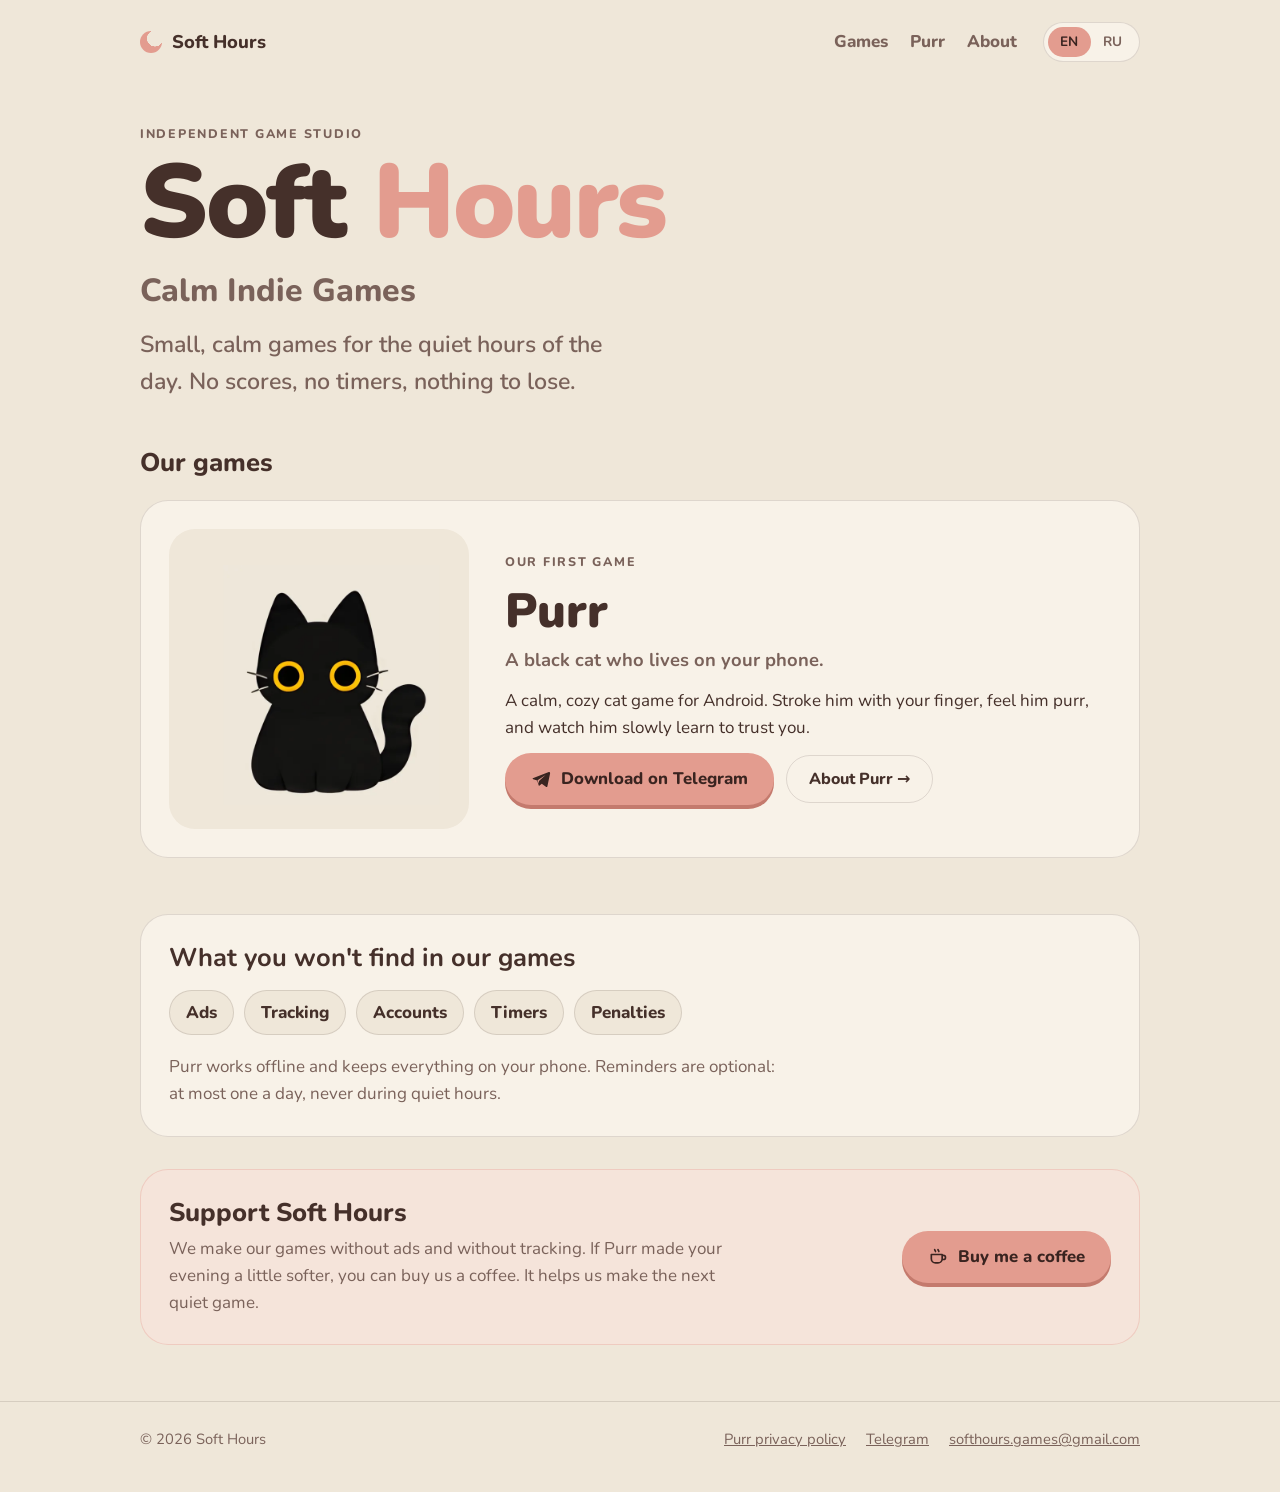
==== en/index.html @ 34999ddf "1.0.0" ====
<!doctype html>
<html lang="en">
<head>
<meta charset="utf-8">
<meta name="viewport" content="width=device-width, initial-scale=1, viewport-fit=cover">
<title>Soft Hours — Calm Indie Games</title>
<meta name="description" content="Soft Hours is an independent game studio making small, calm games for the quiet hours of the day. No scores, no timers, nothing to lose.">
<meta name="robots" content="index, follow">
<link rel="canonical" href="https://softhours.cloud/en/">
<link rel="alternate" hreflang="en" href="https://softhours.cloud/en/">
<link rel="alternate" hreflang="ru" href="https://softhours.cloud/ru/">
<link rel="alternate" hreflang="x-default" href="https://softhours.cloud/">
<meta property="og:type" content="website">
<meta property="og:site_name" content="Soft Hours">
<meta property="og:title" content="Soft Hours — Calm Indie Games">
<meta property="og:description" content="Soft Hours is an independent game studio making small, calm games for the quiet hours of the day. No scores, no timers, nothing to lose.">
<meta property="og:url" content="https://softhours.cloud/en/">
<meta property="og:image" content="https://softhours.cloud/og-image.png">
<meta property="og:image:width" content="1200">
<meta property="og:image:height" content="630">
<meta property="og:image:alt" content="Soft Hours: calm little games for quiet hours">
<meta property="og:locale" content="en_US">
<meta name="twitter:card" content="summary_large_image">
<meta name="theme-color" content="#efe7d9">
<meta name="claude:viewport-fit-sides" content="cover">
<link rel="icon" type="image/png" sizes="192x192" href="../img/soft-hours-192.png">
<link rel="apple-touch-icon" href="../img/soft-hours-180.png">
<link rel="preconnect" href="https://fonts.googleapis.com">
<link rel="preconnect" href="https://fonts.gstatic.com" crossorigin>
<link rel="stylesheet" href="https://fonts.googleapis.com/css2?family=Nunito:wght@600;700;800;900&display=swap">
<link rel="stylesheet" href="../css/site.css">
<script>if (!("onpageswap" in window)) document.documentElement.classList.add("page-fade");</script>
<script type="application/ld+json">
{
  "@context": "https://schema.org",
  "@graph": [
    {
      "@type": "Organization",
      "@id": "https://softhours.cloud/#organization",
      "name": "Soft Hours",
      "url": "https://softhours.cloud/",
      "logo": "https://softhours.cloud/img/soft-hours-512.png",
      "email": "softhours.games@gmail.com",
      "description": "Independent game studio creating small, calm games for the quiet hours of the day.",
      "sameAs": [
        "https://t.me/softhoursgames",
        "https://buymeacoffee.com/softhours"
      ]
    },
    {
      "@type": "WebSite",
      "@id": "https://softhours.cloud/#website",
      "name": "Soft Hours",
      "url": "https://softhours.cloud/",
      "inLanguage": [
        "en",
        "ru"
      ],
      "publisher": {
        "@id": "https://softhours.cloud/#organization"
      }
    },
    {
      "@type": "VideoGame",
      "@id": "https://softhours.cloud/#purr",
      "name": "Purr",
      "description": "Purr is a calm, cozy virtual cat game for Android. Stroke a black cat with your finger, feel him purr in your hand and watch him grow to trust you. No ads, no timers, works offline.",
      "url": "https://softhours.cloud/en/purr/",
      "image": "https://softhours.cloud/img/cat.webp",
      "screenshot": [
        "https://softhours.cloud/img/happy.webp",
        "https://softhours.cloud/img/album.webp",
        "https://softhours.cloud/img/customize.webp",
        "https://softhours.cloud/img/settings.webp"
      ],
      "genre": [
        "Casual",
        "Simulation",
        "Virtual pet"
      ],
      "gamePlatform": "Android",
      "operatingSystem": "Android",
      "applicationCategory": "Game",
      "downloadUrl": "https://t.me/softhoursgames",
      "inLanguage": [
        "en",
        "ru"
      ],
      "isAccessibleForFree": true,
      "publisher": {
        "@id": "https://softhours.cloud/#organization"
      },
      "author": {
        "@id": "https://softhours.cloud/#organization"
      }
    }
  ]
}
</script>
</head>
<body>
<header class="top">
  <div class="wrap">
    <a class="mark" href="../en/"><span class="mark-dot" aria-hidden="true"></span>Soft Hours</a>
    <nav class="menu" aria-label="Soft Hours">
      <a href="../en/games/">Games</a>
      <a href="../en/purr/">Purr</a>
      <a href="../en/about/">About</a>
    </nav>
    <div class="lang" role="group" aria-label="Language">
      <a href="../en/" hreflang="en" lang="en" data-lang="en" aria-current="true">EN</a>
      <a href="../ru/" hreflang="ru" lang="ru" data-lang="ru">RU</a>
    </div>
  </div>
</header>
<main>
  <section class="hero">
    <div class="wrap">
      <p class="eyebrow">Independent game studio</p>
      <h1>Soft <span class="soft">Hours</span><span class="h1-sub">Calm Indie Games</span></h1>
      <p class="lede">Small, calm games for the quiet hours of the day. No scores, no timers, nothing to lose.</p>
    </div>
  </section>

  <section class="games" aria-labelledby="games-title">
    <div class="wrap">
      <h2 class="section-h" id="games-title">Our games</h2>
      <article class="card">
        <a class="card-art" href="../en/purr/" tabindex="-1" aria-hidden="true">
          <img src="../img/cat.webp" alt="" width="540" height="600" loading="lazy">
        </a>
        <div class="card-text">
          <p class="eyebrow">Our first game</p>
          <h3><a href="../en/purr/">Purr</a></h3>
          <p class="tag">A black cat who lives on your phone.</p>
          <p>A calm, cozy cat game for Android. Stroke him with your finger, feel him purr, and watch him slowly learn to trust you.</p>
          <div class="btn-row">
            <a class="pillow" href="https://t.me/softhoursgames" rel="noopener"><svg viewBox="0 0 24 24" width="20" height="20" aria-hidden="true"><path fill="currentColor" d="M21.4 3.6 2.9 10.7c-1.3.5-1.2 1.3-.2 1.6l4.7 1.5 1.8 5.6c.2.7.6.8 1.1.4l2.6-2.1 5 3.7c.9.5 1.5.2 1.8-.8l3.2-15.2c.3-1.3-.5-1.9-1.5-1.8zM9.6 14.3l-.3 3.5-1.4-4.4 9.6-6.1-7.9 7z"/></svg><span>Download on Telegram</span></a>
            <a class="ghost" href="../en/purr/">About Purr →</a>
          </div>
        </div>
      </article>
    </div>
  </section>

  <section class="never" aria-labelledby="never-title">
    <div class="wrap">
      <div class="never-box">
        <h2 id="never-title">What you won't find in our games</h2>
        <div class="never-list">
          <span>Ads</span>
          <span>Tracking</span>
          <span>Accounts</span>
          <span>Timers</span>
          <span>Penalties</span>
        </div>
        <p>Purr works offline and keeps everything on your phone. Reminders are optional: at most one a day, never during quiet hours.</p>
      </div>
    </div>
  </section>

  <section class="support" aria-labelledby="support-title">
    <div class="wrap">
      <div class="support-box">
        <div class="support-text">
          <h2 id="support-title">Support Soft Hours</h2>
          <p>We make our games without ads and without tracking. If Purr made your evening a little softer, you can buy us a coffee. It helps us make the next quiet game.</p>
        </div>
        <a class="pillow" href="https://buymeacoffee.com/softhours" rel="noopener"><svg viewBox="0 0 24 24" width="20" height="20" aria-hidden="true"><path fill="none" stroke="currentColor" stroke-width="2" stroke-linecap="round" stroke-linejoin="round" d="M4 9h13v5a5 5 0 0 1-5 5H9a5 5 0 0 1-5-5V9zm13 1h1.5a2.5 2.5 0 0 1 0 5H17M8 3c0 1 1 1.5 1 2.5M12 3c0 1 1 1.5 1 2.5"/></svg><span>Buy me a coffee</span></a>
      </div>
    </div>
  </section>
</main>
<footer class="foot">
  <div class="wrap">
    <span>© 2026 Soft Hours</span>
    <nav>
      <a href="../en/privacy/">Purr privacy policy</a>
      <a href="https://t.me/softhoursgames" rel="me noopener">Telegram</a>
      <a href="mailto:softhours.games@gmail.com">softhours.games@gmail.com</a>
    </nav>
  </div>
</footer>
<script>
// Remember the language the visitor picked, so the root page sends them back to it.
document.querySelectorAll(".lang a").forEach(function (a) {
  a.addEventListener("click", function () {
    try { localStorage.setItem("softhours-lang", a.dataset.lang); } catch (e) {}
  });
});
try { localStorage.setItem("softhours-lang", document.documentElement.lang); } catch (e) {}

(function () {
  var root = document.documentElement;
  var still = window.matchMedia("(prefers-reduced-motion: reduce)").matches;

  // Ink drop from the point where the finger or mouse pressed the button.
  document.querySelectorAll(".pillow, .ghost").forEach(function (b) {
    b.addEventListener("pointerdown", function (e) {
      if (still) return;
      var r = b.getBoundingClientRect();
      var s = document.createElement("span");
      s.className = "ripple";
      s.style.left = (e.clientX - r.left) + "px";
      s.style.top = (e.clientY - r.top) + "px";
      s.style.setProperty("--r", (Math.hypot(r.width, r.height) / 8).toFixed(1));
      b.appendChild(s);
      setTimeout(function () { s.remove(); }, 650);
    });
  });

  // Without native view transitions: fade the page out, then follow the link.
  if (!root.classList.contains("page-fade") || still) return;
  document.addEventListener("click", function (e) {
    var a = e.target.closest("a[href]");
    if (!a || e.defaultPrevented || e.button !== 0 || e.metaKey || e.ctrlKey || e.shiftKey || e.altKey) return;
    if (a.target && a.target !== "_self") return;
    var url = new URL(a.href, location.href);
    if (url.origin !== location.origin || (url.pathname === location.pathname && url.hash)) return;
    e.preventDefault();
    root.classList.add("leaving");
    setTimeout(function () { location.href = url.href; }, 190);
  });
  // Coming back with the Back button restores the page from cache: show it again.
  window.addEventListener("pageshow", function (e) { if (e.persisted) root.classList.remove("leaving"); });
})();
</script>
</body>
</html>
---- css/site.css ----
/* Layout: one calm column; the cat sits on a "stage" painted in the game's own cream, which stays lit like a lamp in dark mode. */
:root {
  --bg: #efe7d9;
  --panel: #f8f2e8;
  --ink: #45302a;
  --ink-soft: #7a625a;
  --accent: #e39c8f;
  --accent-deep: #c47a6d;
  --line: rgba(69, 48, 42, 0.14);
  --stage: #efe7d9;
  --stage-ink: #45302a;
  --shadow: 0 18px 40px -22px rgba(69, 48, 42, 0.45);
  --font-display: "Nunito", "Quicksand", "Trebuchet MS", system-ui, sans-serif;
  --font-body: "Nunito", "Segoe UI", system-ui, sans-serif;
  --radius: 28px;
}
@media (prefers-color-scheme: dark) {
  :root:not([data-theme="light"]) {
    --bg: #231b18;
    --panel: #2e2420;
    --ink: #f1e6d8;
    --ink-soft: #bfa99b;
    --accent: #e8a597;
    --accent-deep: #a9665a;
    --line: rgba(241, 230, 216, 0.14);
    --shadow: 0 18px 40px -20px rgba(0, 0, 0, 0.7);
    color-scheme: dark;
  }
}
:root[data-theme="dark"] {
  --bg: #231b18;
  --panel: #2e2420;
  --ink: #f1e6d8;
  --ink-soft: #bfa99b;
  --accent: #e8a597;
  --accent-deep: #a9665a;
  --line: rgba(241, 230, 216, 0.14);
  --shadow: 0 18px 40px -20px rgba(0, 0, 0, 0.7);
  color-scheme: dark;
}

/* Language: both texts live in the page, the root's lang picks one. */
html[lang="ru"] .en, html:not([lang="ru"]) .ru { display: none !important; }

* { box-sizing: border-box; }
body {
  margin: 0;
  background: var(--bg);
  color: var(--ink);
  font-family: var(--font-body);
  font-size: 1.0625rem;
  line-height: 1.6;
  -webkit-font-smoothing: antialiased;
}
img { max-width: 100%; height: auto; display: block; }
a { color: inherit; }
a:focus-visible, button:focus-visible {
  outline: 3px solid var(--accent);
  outline-offset: 3px;
  border-radius: 12px;
}
h1, h2, h3 { font-family: var(--font-display); line-height: 1.15; text-wrap: balance; margin: 0; }
p { margin: 0; }

.wrap {
  max-width: 1040px;
  margin: 0 auto;
  padding-left: max(20px, env(safe-area-inset-left, 0px));
  padding-right: max(20px, env(safe-area-inset-right, 0px));
}

/* Header */
.top { padding-block: 22px; }
.top .wrap { display: flex; align-items: center; justify-content: space-between; gap: 16px; }
.mark { display: inline-flex; align-items: center; gap: 10px; text-decoration: none; font-family: var(--font-display); font-weight: 800; font-size: 1.15rem; }
.mark-dot {
  width: 22px; height: 22px; border-radius: 50%;
  background: radial-gradient(circle at 68% 34%, var(--bg) 0 38%, transparent 39%), var(--accent);
}
.lang { display: inline-flex; padding: 4px; border-radius: 999px; background: var(--panel); border: 1px solid var(--line); }
.lang button {
  font: 700 0.85rem/1 var(--font-body); letter-spacing: 0.04em;
  border: 0; background: transparent; color: var(--ink-soft);
  padding: 8px 12px; border-radius: 999px; cursor: pointer;
}
.lang button[aria-pressed="true"] { background: var(--accent); color: #3a2420; }

/* Studio hero */
.hero { padding-block: 40px 24px; }
.hero h1 { font-weight: 900; font-size: clamp(3rem, 11vw, 6.5rem); letter-spacing: -0.02em; }
.hero h1 span.soft { color: var(--accent); }
.hero .lede { margin-top: 16px; max-width: 34ch; font-size: clamp(1.15rem, 2.6vw, 1.45rem); color: var(--ink-soft); font-weight: 600; }

.eyebrow { font-size: 0.78rem; font-weight: 800; letter-spacing: 0.14em; text-transform: uppercase; color: var(--ink-soft); }

/* Game */
.game { padding-block: 32px 24px; }
.game-grid { display: grid; grid-template-columns: 1fr; gap: 28px; align-items: center; }
@media (min-width: 820px) { .game-grid { grid-template-columns: 1.05fr 1fr; gap: 48px; } }

.stage {
  position: relative;
  aspect-ratio: 1 / 1;
  max-width: 100%;
  border-radius: 40px;
  background: var(--stage);
  box-shadow: var(--shadow);
  overflow: hidden;
}
/* Frames are 540x600 with the feet centred at 44% across and 5% up. */
.stage .cat {
  position: absolute; left: 50%; bottom: 9%;
  width: 70%; transform: translateX(-44.4%);
  pointer-events: none;
}

.game-text { min-width: 0; display: grid; gap: 18px; }
.game-text h2 { font-size: clamp(2.6rem, 7vw, 4rem); font-weight: 900; }
.game-text .tag { font-size: 1.2rem; font-weight: 700; color: var(--ink-soft); margin-top: -8px; }
.game-text p { max-width: 60ch; }
.meta { display: flex; flex-wrap: wrap; gap: 8px; }
.chip { font-size: 0.85rem; font-weight: 700; padding: 5px 12px; border-radius: 999px; border: 1px solid var(--line); color: var(--ink-soft); }

/* The game's own button: an accent "pillow" with a darker bottom edge. */
.pillow {
  display: inline-flex; align-items: center; gap: 10px; justify-self: start;
  font: 800 1.05rem/1 var(--font-body); text-decoration: none;
  color: #3a2420; background: var(--accent);
  padding: 16px 26px; border-radius: 999px;
  box-shadow: 0 4px 0 var(--accent-deep);
  transition: transform 0.15s ease, box-shadow 0.15s ease;
}
.pillow:hover { transform: translateY(1px); box-shadow: 0 3px 0 var(--accent-deep); }
.pillow:active { transform: translateY(4px); box-shadow: 0 0 0 var(--accent-deep); }
.pillow[aria-disabled="true"] { cursor: default; }
.pillow small { font-weight: 700; opacity: 0.7; font-size: 0.85rem; }

/* Features */
.features { padding-block: 40px; }
.features ul { list-style: none; margin: 20px 0 0; padding: 0; display: grid; grid-template-columns: 1fr; gap: 14px 40px; }
@media (min-width: 720px) { .features ul { grid-template-columns: 1fr 1fr; } }
.features li { display: grid; grid-template-columns: 22px 1fr; gap: 12px; align-items: baseline; min-width: 0; }
.features li::before { content: ""; width: 10px; height: 10px; border-radius: 50%; background: var(--accent); transform: translateY(-2px); }
.features b { font-weight: 800; }

/* Screens */
.screens { padding-block: 24px 40px; }
.screens h3, .features h3, .never h3 { font-size: 1.6rem; font-weight: 800; }
.shots {
  margin-top: 22px;
  display: grid; grid-auto-flow: column; grid-auto-columns: minmax(180px, 46%);
  gap: 18px; overflow-x: auto; scroll-snap-type: x mandatory;
  padding-bottom: 14px;
}
@media (min-width: 820px) { .shots { grid-auto-flow: row; grid-template-columns: repeat(4, 1fr); overflow: visible; } }
.shot { scroll-snap-align: start; display: grid; gap: 10px; margin: 0; }
.shot img {
  width: 100%; aspect-ratio: 1080 / 2340; object-fit: cover;
  border-radius: 26px; border: 6px solid var(--panel); box-shadow: var(--shadow);
  background: var(--stage);
}
.shot figcaption { font-size: 0.92rem; font-weight: 700; color: var(--ink-soft); padding-inline: 6px; }

/* Never */
.never { padding-block: 24px 56px; }
.never-box { background: var(--panel); border: 1px solid var(--line); border-radius: var(--radius); padding: 28px; display: grid; gap: 18px; }
.never-list { display: flex; flex-wrap: wrap; gap: 10px; }
.never-list span { font-weight: 800; padding: 8px 16px; border-radius: 999px; background: var(--bg); border: 1px solid var(--line); }
.never p { color: var(--ink-soft); max-width: 62ch; }

/* Footer */
.foot { border-top: 1px solid var(--line); padding-block: 26px 40px; font-size: 0.92rem; color: var(--ink-soft); }
.foot .wrap { display: flex; flex-wrap: wrap; gap: 10px 24px; justify-content: space-between; }
.foot nav { display: flex; flex-wrap: wrap; gap: 8px 20px; }

/* Policy page */
.doc { padding-block: 24px 56px; }
.doc article { max-width: 68ch; display: grid; gap: 14px; }
.doc h1 { font-size: clamp(2.2rem, 6vw, 3.2rem); font-weight: 900; }
.doc h2 { font-size: 1.3rem; font-weight: 800; margin-top: 18px; }
.doc ul { margin: 0; padding-left: 1.2em; display: grid; gap: 6px; }
.doc .summary { background: var(--panel); border: 1px solid var(--line); border-radius: 22px; padding: 18px 22px; font-weight: 700; }
.doc .dim { color: var(--ink-soft); font-size: 0.95rem; }
.back { font-weight: 800; text-decoration: none; }

@media (prefers-reduced-motion: reduce) {
  .pillow { transition: none; }
}


/* Header menu and language links */
.top .wrap { flex-wrap: wrap; row-gap: 12px; }
.menu { display: flex; gap: 4px 18px; flex-wrap: wrap; margin-left: auto; margin-right: 8px; font-weight: 800; }
.menu a { text-decoration: none; color: var(--ink-soft); padding: 6px 2px; }
.menu a:hover, .menu a[aria-current="page"] { color: var(--ink); }
.menu a[aria-current="page"] { box-shadow: inset 0 -3px 0 var(--accent); }
.lang a {
  font: 700 0.85rem/1 var(--font-body); letter-spacing: 0.04em; text-decoration: none;
  color: var(--ink-soft); padding: 8px 12px; border-radius: 999px;
}
.lang a[aria-current="true"] { background: var(--accent); color: #3a2420; }
@media (max-width: 560px) {
  .menu { order: 3; width: 100%; margin: 0; justify-content: flex-start; }
}

.hero .h1-sub { display: block; margin-top: 10px; font-size: clamp(1.3rem, 3.6vw, 2rem); font-weight: 800; color: var(--ink-soft); letter-spacing: 0; }
.hero-sm h1 { font-size: clamp(2.4rem, 7vw, 4rem); }
.section-h { font-size: 1.6rem; font-weight: 800; }
.game-text h1 { font-size: clamp(2.6rem, 7vw, 4rem); font-weight: 900; }

/* Buttons: the Telegram pillow, a quiet outline for secondary links, and an inert "soon" badge. */
.btn-row { display: flex; flex-wrap: wrap; gap: 12px; align-items: center; }
.btn-row.center { justify-content: center; }
.pillow svg { flex: none; }
.ghost {
  display: inline-flex; align-items: center; gap: 8px;
  font: 800 1rem/1 var(--font-body); text-decoration: none; color: var(--ink);
  padding: 15px 22px; border-radius: 999px; border: 1.5px solid var(--line);
}
.ghost:hover { border-color: var(--accent); }
.soon {
  display: inline-flex; align-items: center;
  font: 700 0.92rem/1 var(--font-body); color: var(--ink-soft);
  padding: 14px 18px; border-radius: 999px; border: 1.5px dashed var(--line);
}

/* Game card on the studio pages */
.games { padding-block: 24px 32px; }
.card {
  margin-top: 22px; display: grid; grid-template-columns: 1fr; gap: 24px; align-items: center;
  background: var(--panel); border: 1px solid var(--line); border-radius: var(--radius); padding: 22px;
}
@media (min-width: 760px) { .card { grid-template-columns: 300px 1fr; gap: 36px; padding: 28px; } }
.card-art { display: block; background: var(--stage); border-radius: 26px; overflow: hidden; aspect-ratio: 1 / 1; position: relative; }
.card-art img { position: absolute; left: 50%; bottom: 8%; width: 72%; transform: translateX(-44.4%); }
.card-text { min-width: 0; display: grid; gap: 12px; }
.card-text h2, .card-text h3 { font-size: clamp(2.2rem, 6vw, 3rem); font-weight: 900; }
.card-text h2 a, .card-text h3 a { text-decoration: none; }
.card-text .tag { font-size: 1.15rem; font-weight: 700; color: var(--ink-soft); margin-top: -6px; }
.soon-note { margin-top: 22px; color: var(--ink-soft); }

.doc article > p a, .soon-note a { color: var(--accent-deep); font-weight: 700; }
@media (prefers-color-scheme: dark) { :root:not([data-theme="light"]) .doc article > p a, :root:not([data-theme="light"]) .soon-note a { color: var(--accent); } }
:root[data-theme="dark"] .doc article > p a, :root[data-theme="dark"] .soon-note a { color: var(--accent); }

/* Root language chooser and 404 */
.chooser { min-height: 100vh; min-height: 100svh; display: grid; place-items: center; padding: 32px 20px; text-align: center; }
.chooser-box { display: grid; justify-items: center; gap: 16px; }
.chooser h1 { font-size: clamp(2.6rem, 10vw, 4.5rem); font-weight: 900; }
.chooser .soft { color: var(--accent); }
.chooser .lede { color: var(--ink-soft); font-weight: 700; font-size: 1.15rem; }
.mark-dot.big { width: 72px; height: 72px; }

/* Support block at the bottom of the home page */
.support { padding-block: 0 56px; }
.never + .support { margin-top: -24px; }
.support-box {
  display: flex; flex-wrap: wrap; align-items: center; justify-content: space-between; gap: 18px 32px;
  border-radius: var(--radius); padding: 28px;
  background: color-mix(in srgb, var(--accent) 16%, var(--panel));
  border: 1px solid color-mix(in srgb, var(--accent) 35%, transparent);
}
.support-text { display: grid; gap: 8px; flex: 1 1 320px; min-width: 0; }
.support-text h2 { font-size: 1.6rem; font-weight: 800; }
.support-text p { color: var(--ink-soft); max-width: 58ch; }

/* Motion: buttons answer the press, pages cross-fade.
   Browsers with cross-document view transitions animate natively; the rest get
   a fade-in on load and a short fade-out on leaving (html.page-fade, set in <head>). */
:root { --spring: cubic-bezier(0.34, 1.56, 0.64, 1); --ease-out: cubic-bezier(0.22, 1, 0.36, 1); }

.pillow, .ghost, .lang a, .menu a, .soon, .card-art, .foot a { -webkit-tap-highlight-color: transparent; }
.pillow, .ghost { position: relative; overflow: hidden; isolation: isolate; }
.pillow {
  transition: transform 0.35s var(--spring), box-shadow 0.35s var(--spring), filter 0.2s ease;
}
.pillow:hover { transform: translateY(-1px); box-shadow: 0 5px 0 var(--accent-deep); filter: brightness(1.03); }
.pillow:active { transform: translateY(4px) scale(0.98); box-shadow: 0 0 0 var(--accent-deep); transition-duration: 0.08s; }
.pillow svg { transition: transform 0.45s var(--spring); }
.pillow:hover svg { transform: translate(2px, -2px) rotate(-8deg); }

.ghost { transition: transform 0.35s var(--spring), border-color 0.2s ease, background-color 0.2s ease; }
.ghost:hover { background: color-mix(in srgb, var(--accent) 10%, transparent); }
.ghost:active { transform: scale(0.95); transition-duration: 0.08s; }

.lang a { transition: background-color 0.25s ease, color 0.25s ease, transform 0.3s var(--spring); }
.lang a:active { transform: scale(0.9); transition-duration: 0.08s; }

.menu a { transition: color 0.2s ease, box-shadow 0.25s var(--ease-out), transform 0.3s var(--spring); }
.menu a:hover { box-shadow: inset 0 -3px 0 color-mix(in srgb, var(--accent) 50%, transparent); }
.menu a[aria-current="page"] { box-shadow: inset 0 -3px 0 var(--accent); }
.menu a:active, .foot a:active, .back:active { transform: scale(0.94); transition-duration: 0.08s; }
.foot a, .back { display: inline-block; transition: transform 0.3s var(--spring), color 0.2s ease; }
.foot a:hover { color: var(--ink); }

.mark-dot { transition: transform 0.6s var(--spring); }
.mark:hover .mark-dot { transform: rotate(-24deg); }
.mark:active .mark-dot { transform: rotate(-24deg) scale(0.85); }

.card-art img { transition: transform 0.5s var(--spring); }
.card:hover .card-art img { transform: translateX(-44.4%) translateY(-6px) scale(1.03); }
.card-art:active img { transform: translateX(-44.4%) scale(0.96); transition-duration: 0.1s; }

/* Ink drop from the press point (span added by the page script). */
.ripple {
  position: absolute; z-index: -1; pointer-events: none;
  width: 16px; height: 16px; margin: -8px 0 0 -8px; border-radius: 50%;
  background: rgba(255, 255, 255, 0.45);
  animation: ripple 0.6s var(--ease-out) forwards;
}
.ghost .ripple { background: color-mix(in srgb, var(--accent) 35%, transparent); }
@keyframes ripple { from { transform: scale(0); opacity: 1; } to { transform: scale(var(--r, 30)); opacity: 0; } }

/* Page transitions: native cross-document view transitions. The header stays put. */
@view-transition { navigation: auto; }
.top { view-transition-name: top; }
::view-transition-old(root) { animation: page-out 0.22s ease-in both; }
::view-transition-new(root) { animation: page-in 0.42s var(--ease-out) both; }
@keyframes page-out { to { opacity: 0; transform: translateY(-8px); } }
@keyframes page-in { from { opacity: 0; transform: translateY(14px); } }

/* Fallback for browsers without them. */
html.page-fade main, html.page-fade .foot { animation: page-in 0.45s var(--ease-out) both; }
html.page-fade.leaving main, html.page-fade.leaving .foot { animation: page-out 0.2s ease-in both; }

/* First paint: sections rise in one after another. */
.hero, .games, .game, .features, .screens, .never, .support, .doc article { animation: rise 0.6s var(--ease-out) both; }
.games, .features { animation-delay: 0.08s; }
.never, .screens { animation-delay: 0.16s; }
.support { animation-delay: 0.24s; }
@keyframes rise { from { opacity: 0; transform: translateY(18px); } }

.chooser-box > * { animation: rise 0.6s var(--ease-out) both; }
.chooser-box > :nth-child(2) { animation-delay: 0.06s; }
.chooser-box > :nth-child(3) { animation-delay: 0.12s; }
.chooser-box > :nth-child(4) { animation-delay: 0.18s; }

@media (prefers-reduced-motion: reduce) {
  *, *::before, *::after, ::view-transition-group(*), ::view-transition-old(*), ::view-transition-new(*) {
    animation: none !important; transition: none !important;
  }
}
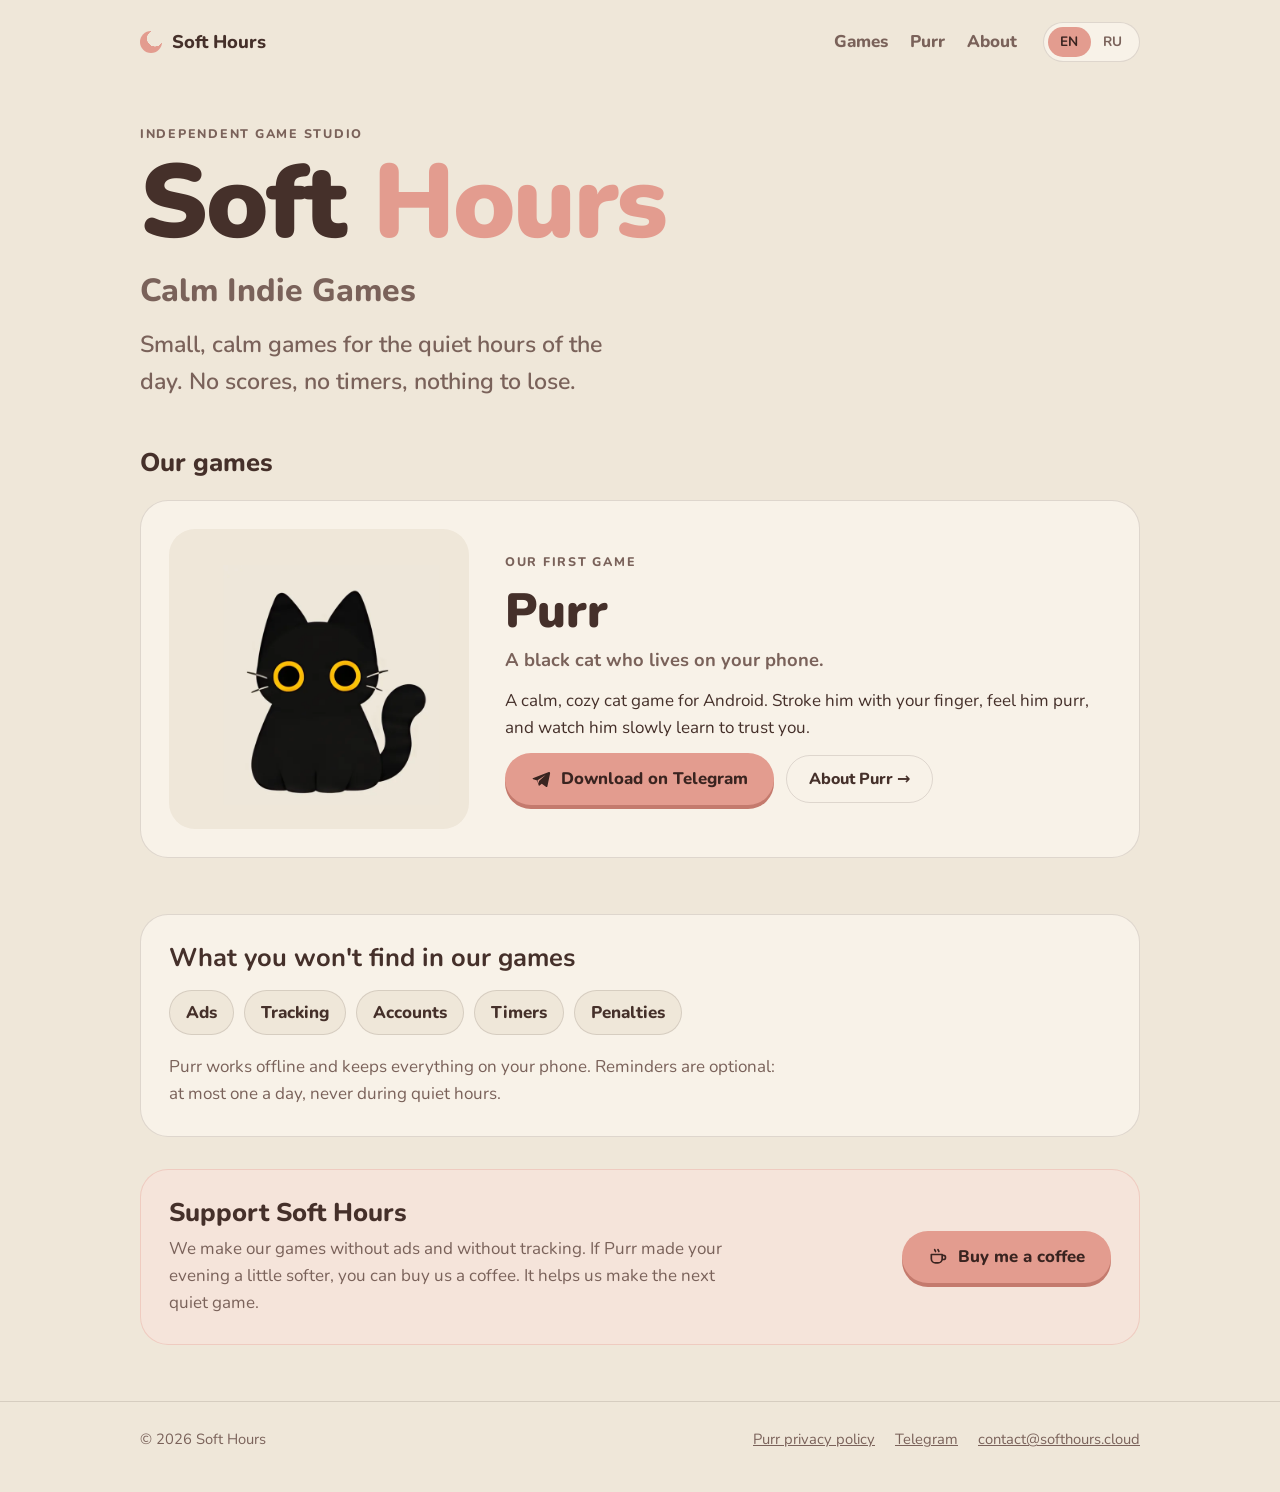
==== commit 5b36c427: "1.1.0" ====
--- a/en/index.html
+++ b/en/index.html
@@ -40,7 +40,7 @@
       "name": "Soft Hours",
       "url": "https://softhours.cloud/",
       "logo": "https://softhours.cloud/img/soft-hours-512.png",
-      "email": "softhours.games@gmail.com",
+      "email": "contact@softhours.cloud",
       "description": "Independent game studio creating small, calm games for the quiet hours of the day.",
       "sameAs": [
         "https://t.me/softhoursgames",
@@ -177,7 +177,7 @@
     <nav>
       <a href="../en/privacy/">Purr privacy policy</a>
       <a href="https://t.me/softhoursgames" rel="me noopener">Telegram</a>
-      <a href="mailto:softhours.games@gmail.com">softhours.games@gmail.com</a>
+      <a href="mailto:contact@softhours.cloud">contact@softhours.cloud</a>
     </nav>
   </div>
 </footer>
